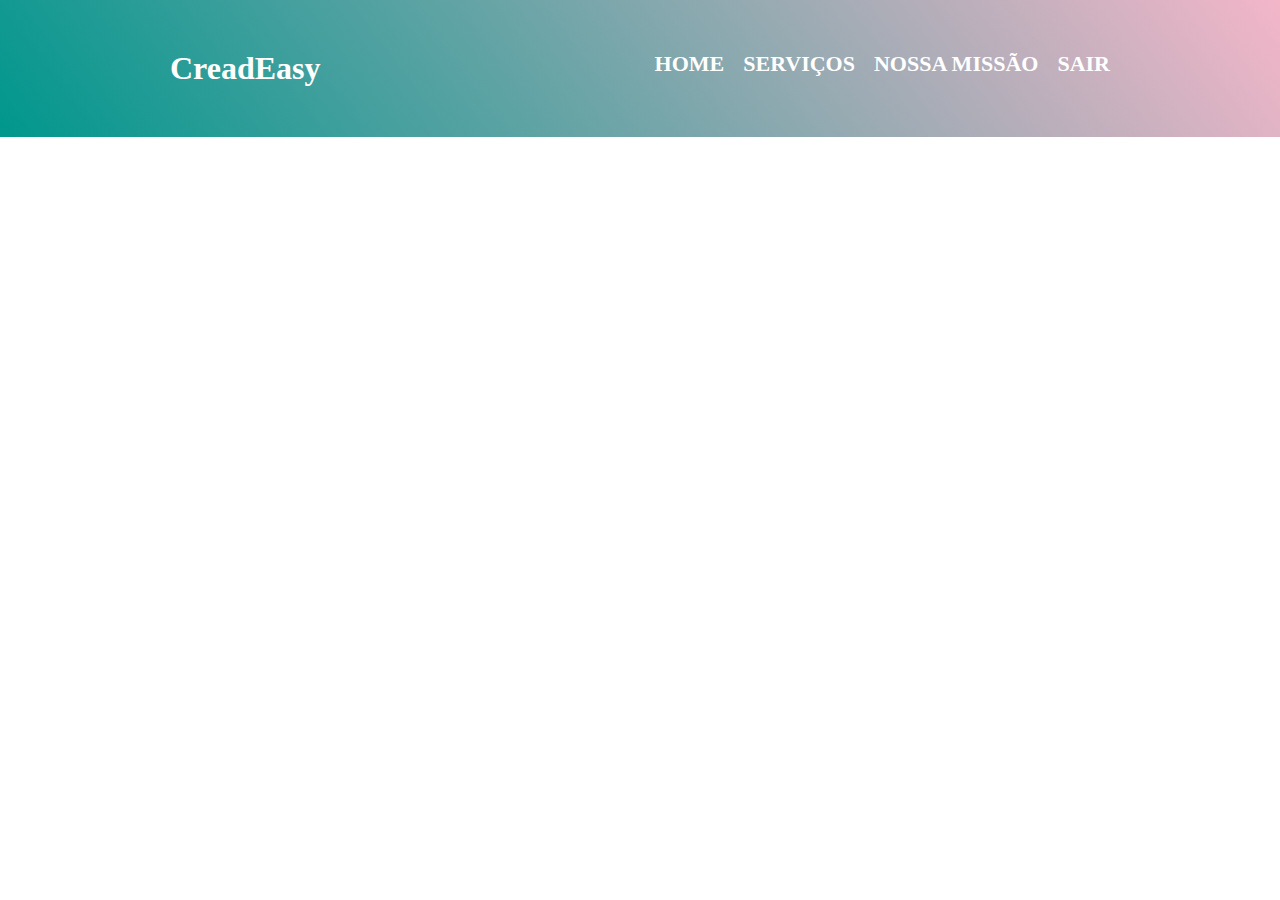
==== home.html @ dec3ad43 "Criando página home CreadEasy" ====
<!DOCTYPE html>
<html>
    <head>
        <meta charset="UTF8">
        <title>CreadEasy</title>
        <link rel="stylesheet" href="style-home.css">
    </head>

    <body>
        <header>
            <div class="caixa">
                <h1>CreadEasy</h1>
            <nav>
                <ul>
                    <li><a href="home.html">Home</a></li>
                    <li><a href="">Serviços</a></li>
                    <li><a href="">Nossa missão</a></li>
                    <h2><li><a href="index.html">Sair</a></li></h2>
                </ul>
            </nav>
          </div>
        </header>
        <main>
            
        </main>
---- style-home.css ----
*{
    padding: 0;
    margin: 0;
    border: 0;
    box-sizing: border-box;
}

header {
    background-image: linear-gradient(233deg, #f3b6c9 0%, #00978d 100%);
    background-repeat: no-repeat;
    padding: 50px 0;
}

h1 {
    color: #ffffff;
}

.caixa {
    position: relative;
    width: 940px;
    margin: 0 auto;
}

nav {
    position: absolute;
    top: 110px;
    right: 0;
    top: 0;
}

nav li {
    display: inline;
    margin: 0 0 0 15px;
}

h2 {
    display: inline;
    text-align: right;
}

nav a {
    text-transform: uppercase;
    color: #ffffff;
    font-weight: bold;
    font-size: 22px;
    text-decoration: none;
}

nav a:hover {
    color: #f180a4;
    text-decoration: underline;
    text-decoration: none;
}
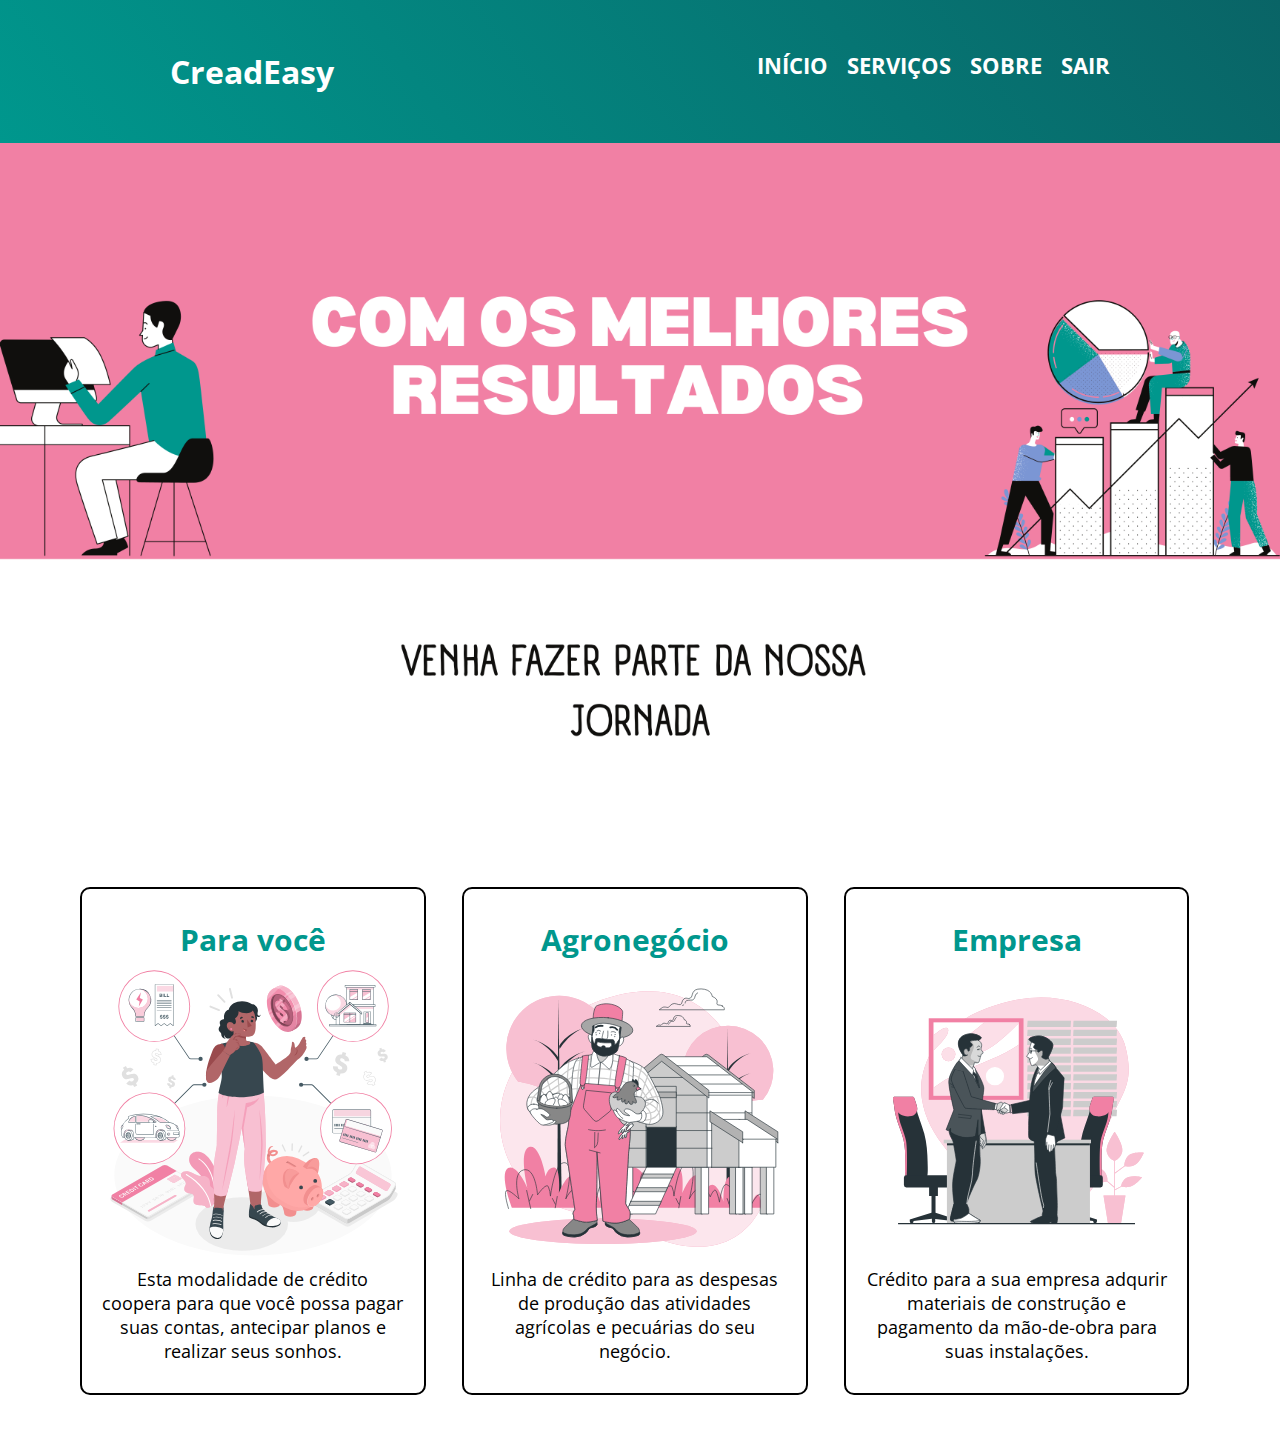
==== commit 8dd0782a: "Atualizando página de login, cadastro e home" ====
--- a/home.html
+++ b/home.html
@@ -10,16 +10,38 @@
         <header>
             <div class="caixa">
                 <h1>CreadEasy</h1>
+                <link href="https://fonts.googleapis.com/css2?family=Montserrat:wght@300;400;
+                700&family=Open+Sans:wght@300;400;700&family=Roboto&display=swap" rel="stylesheet">
             <nav>
                 <ul>
-                    <li><a href="home.html">Home</a></li>
+                    <li><a href="home.html">Início</a></li>
                     <li><a href="">Serviços</a></li>
-                    <li><a href="">Nossa missão</a></li>
-                    <h2><li><a href="index.html">Sair</a></li></h2>
+                    <li><a href="">Sobre</a></li>
+                    <li><a href="index.html">Sair</a></li>
                 </ul>
             </nav>
           </div>
         </header>
         <main>
-            
+            <img class="banner" src="vem.png">
+            <ul class="servicos">
+                <li>
+                    <h2>Para você</h2>
+                    <img src="personal-finance-animate.svg">
+                    <p class="servicos-descricao">Esta modalidade de crédito coopera para que você
+                    possa pagar suas contas, antecipar planos e realizar seus sonhos.</p> 
+                </li>
+                <li>
+                    <h2>Agronegócio</h2>
+                    <img src="farmer-animate.svg">
+                    <p class="servicos-descricao">Linha de crédito para as despesas de produção das 
+                    atividades agrícolas e pecuárias do seu negócio.</p>
+                </li>
+                <li>
+                    <h2>Empresa</h2>
+                    <img src="business-animate.svg">
+                    <p class="servicos-descricao">Crédito para a sua empresa adqurir materiais de 
+                    construção e pagamento da mão-de-obra para suas instalações.</p>
+                </li>
+            </ul>
         </main>
--- a/style-home.css
+++ b/style-home.css
@@ -6,13 +6,14 @@
 }
 
 header {
-    background-image: linear-gradient(233deg, #f3b6c9 0%, #00978d 100%);
+    background-image: linear-gradient(233deg, #096466 0%, #00978d 100%);
     background-repeat: no-repeat;
     padding: 50px 0;
 }
 
 h1 {
     color: #ffffff;
+    font-family: 'Open Sans', sans-serif;
 }
 
 .caixa {
@@ -31,11 +32,7 @@
 nav li {
     display: inline;
     margin: 0 0 0 15px;
-}
-
-h2 {
-    display: inline;
-    text-align: right;
+    font-family: 'Open Sans', sans-serif;
 }
 
 nav a {
@@ -52,4 +49,51 @@
     text-decoration: none;
 }
 
+.banner {
+    width: 100%;
+}
 
+.servicos {
+    width: 90%;
+    margin: 0 auto;
+    padding: 50px 0;
+    margin-top: 50px;
+}
+
+.servicos li {
+    display: inline-block;
+    text-align: center;
+    width: 30%;
+    vertical-align: top;
+    margin: 0 1.4%;
+    padding: 30px 20px;
+    box-sizing: border-box;
+    border: 2px solid #000000;
+    border-radius: 10px;
+    font-family: 'Open Sans', sans-serif;
+    cursor: pointer;
+}
+
+.servicos li:hover {
+    border-color: #f180a4;
+}
+
+.servicos li:active {
+    border-color: #f180a4;
+}
+
+.servicos li:hover h2 {
+    font-size: 31px;
+    color: #f180a4;
+}
+
+.servicos h2{
+    font-size: 30px;
+    font-weight: bold;
+    color: #00978d;
+}
+
+.servicos-descricao {
+    font-size: 18px;
+}
+
